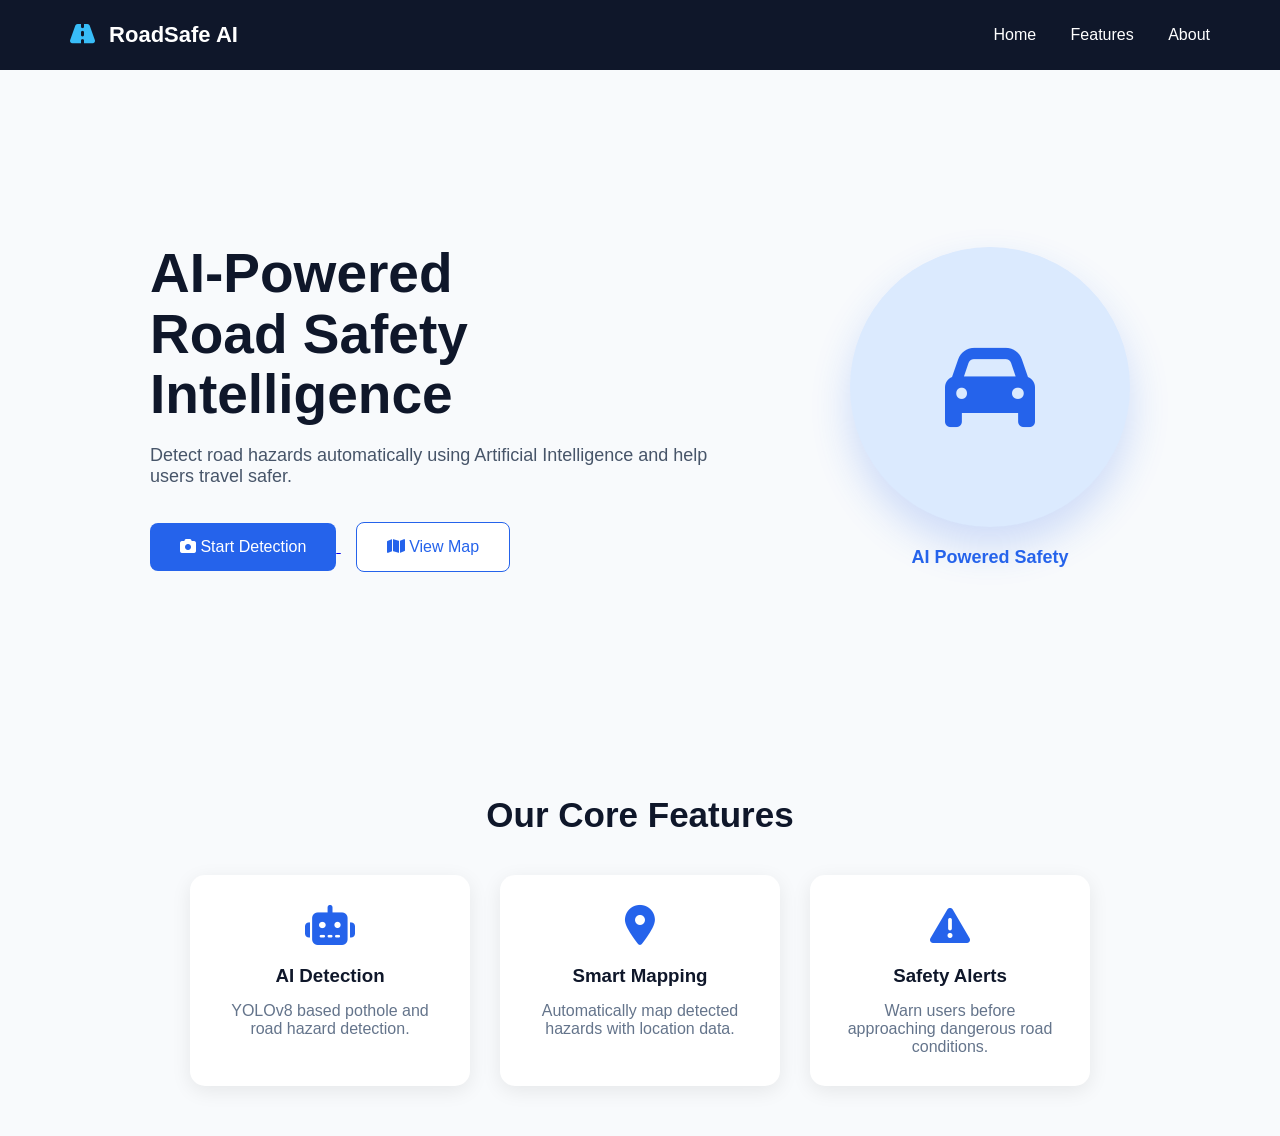
==== Frontend/index.html @ 37f7370c "Frontend Part 1" ====
<!doctype html>
<html lang="en">
  <head>
    <meta charset="UTF-8" />
    <meta name="viewport" content="width=device-width, initial-scale=1.0" />

    <title>RoadSafe AI</title>

    <link rel="stylesheet" href="style.css" />
    <link
      rel="stylesheet"
      href="https://cdnjs.cloudflare.com/ajax/libs/font-awesome/6.5.2/css/all.min.css"
    />
  </head>

  <body>
    <!-- Navbar -->

    <nav>
      <div class="logo"><i class="fa-solid fa-road"></i> RoadSafe AI</div>

      <div class="nav-links">
        <a href="#home">Home</a>
        <a href="#features">Features</a>
        <a href="#about">About</a>
      </div>
    </nav>

    <!-- Hero Section -->

    <section class="hero" id="home">
      <div class="hero-text">
        <h1>
          AI-Powered
          <br />
          Road Safety Intelligence
        </h1>

        <p>
          Detect road hazards automatically using Artificial Intelligence and
          help users travel safer.
        </p>

        <div class="buttons">
          <a href="detection.html">
            <button class="primary">
              <i class="fa-solid fa-camera"></i>
              Start Detection
            </button>
          </a>

          <button class="secondary">
            <i class="fa-solid fa-map"></i>
            View Map
          </button>
        </div>
      </div>

      <div class="hero-image">
        <div class="circle">
          <i class="fa-solid fa-car"></i>
        </div>

        <p class="ai-tag">AI Powered Safety</p>
      </div>
    </section>

    <!-- Features -->

    <section class="features" id="features">
      <h2>Our Core Features</h2>

      <div class="cards">
        <div class="card">
          <i class="fa-solid fa-robot"></i>

          <h3>AI Detection</h3>

          <p>YOLOv8 based pothole and road hazard detection.</p>
        </div>

        <div class="card">
          <i class="fa-solid fa-location-dot"></i>

          <h3>Smart Mapping</h3>

          <p>Automatically map detected hazards with location data.</p>
        </div>

        <div class="card">
          <i class="fa-solid fa-triangle-exclamation"></i>

          <h3>Safety Alerts</h3>

          <p>Warn users before approaching dangerous road conditions.</p>
        </div>
      </div>
    </section>

    <script src="app.js"></script>
  </body>
</html>
---- Frontend/style.css ----
* {
  margin: 0;
  padding: 0;
  box-sizing: border-box;
  font-family: Arial, sans-serif;
}

body {
  background: #f8fafc;
  color: #0f172a;
}

/* Navbar */

nav {
  height: 70px;
  background: #0f172a;

  display: flex;
  justify-content: space-between;
  align-items: center;

  padding: 0 70px;

  color: white;
}

.logo {
  font-size: 22px;
  font-weight: bold;
}

.nav-links a {
  color: white;
  text-decoration: none;
  margin-left: 30px;
}

/* Hero */

.hero {
  min-height: 75vh;

  display: flex;
  justify-content: space-around;
  align-items: center;

  padding: 40px 80px;
}

.hero-text {
  width: 50%;
}

.hero-text h1 {
  font-size: 55px;
  line-height: 1.1;
}

.hero-text p {
  margin-top: 20px;
  font-size: 18px;
  color: #475569;
}

.buttons {
  margin-top: 35px;
}

button {
  padding: 15px 30px;
  border-radius: 8px;
  border: none;
  cursor: pointer;
  font-size: 16px;
}

.primary {
  background: #2563eb;
  color: white;
}

.secondary {
  margin-left: 15px;
  background: white;
  border: 1px solid #2563eb;
  color: #2563eb;
}

.circle i {
  font-size: 90px;

  color: #2563eb;
}

/* Features */

.features {
  padding: 50px 80px;
  text-align: center;
}

.features h2 {
  font-size: 35px;
}

.cards {
  display: flex;
  justify-content: center;
  gap: 30px;

  margin-top: 40px;
}

.card {
  background: white;

  width: 280px;

  padding: 30px;

  border-radius: 15px;

  box-shadow: 0 5px 20px rgba(0, 0, 0, 0.08);
}

.card h3 {
  margin-bottom: 15px;
}

.card p {
  color: #64748b;
}
.card i {
  font-size: 40px;
  color: #2563eb;

  margin-bottom: 20px;
}

.logo i {
  margin-right: 8px;
  color: #38bdf8;
}

.hero-image {
  display: flex;
  flex-direction: column;
  align-items: center;
}

.circle {
  height: 280px;
  width: 280px;

  background: #dbeafe;

  border-radius: 50%;

  display: flex;
  justify-content: center;
  align-items: center;

  box-shadow: 0 20px 40px rgba(37, 99, 235, 0.2);
}

.ai-tag {
  margin-top: 20px;

  font-size: 18px;

  color: #2563eb;

  font-weight: bold;
}

.card {
  transition: 0.3s;
}

.card:hover {
  transform: translateY(-10px);

  box-shadow: 0 15px 30px rgba(0, 0, 0, 0.12);
}

.primary:hover {
  background: #1d4ed8;
}

.secondary:hover {
  background: #eff6ff;
}

.nav-links a:hover {
  color: #38bdf8;
}
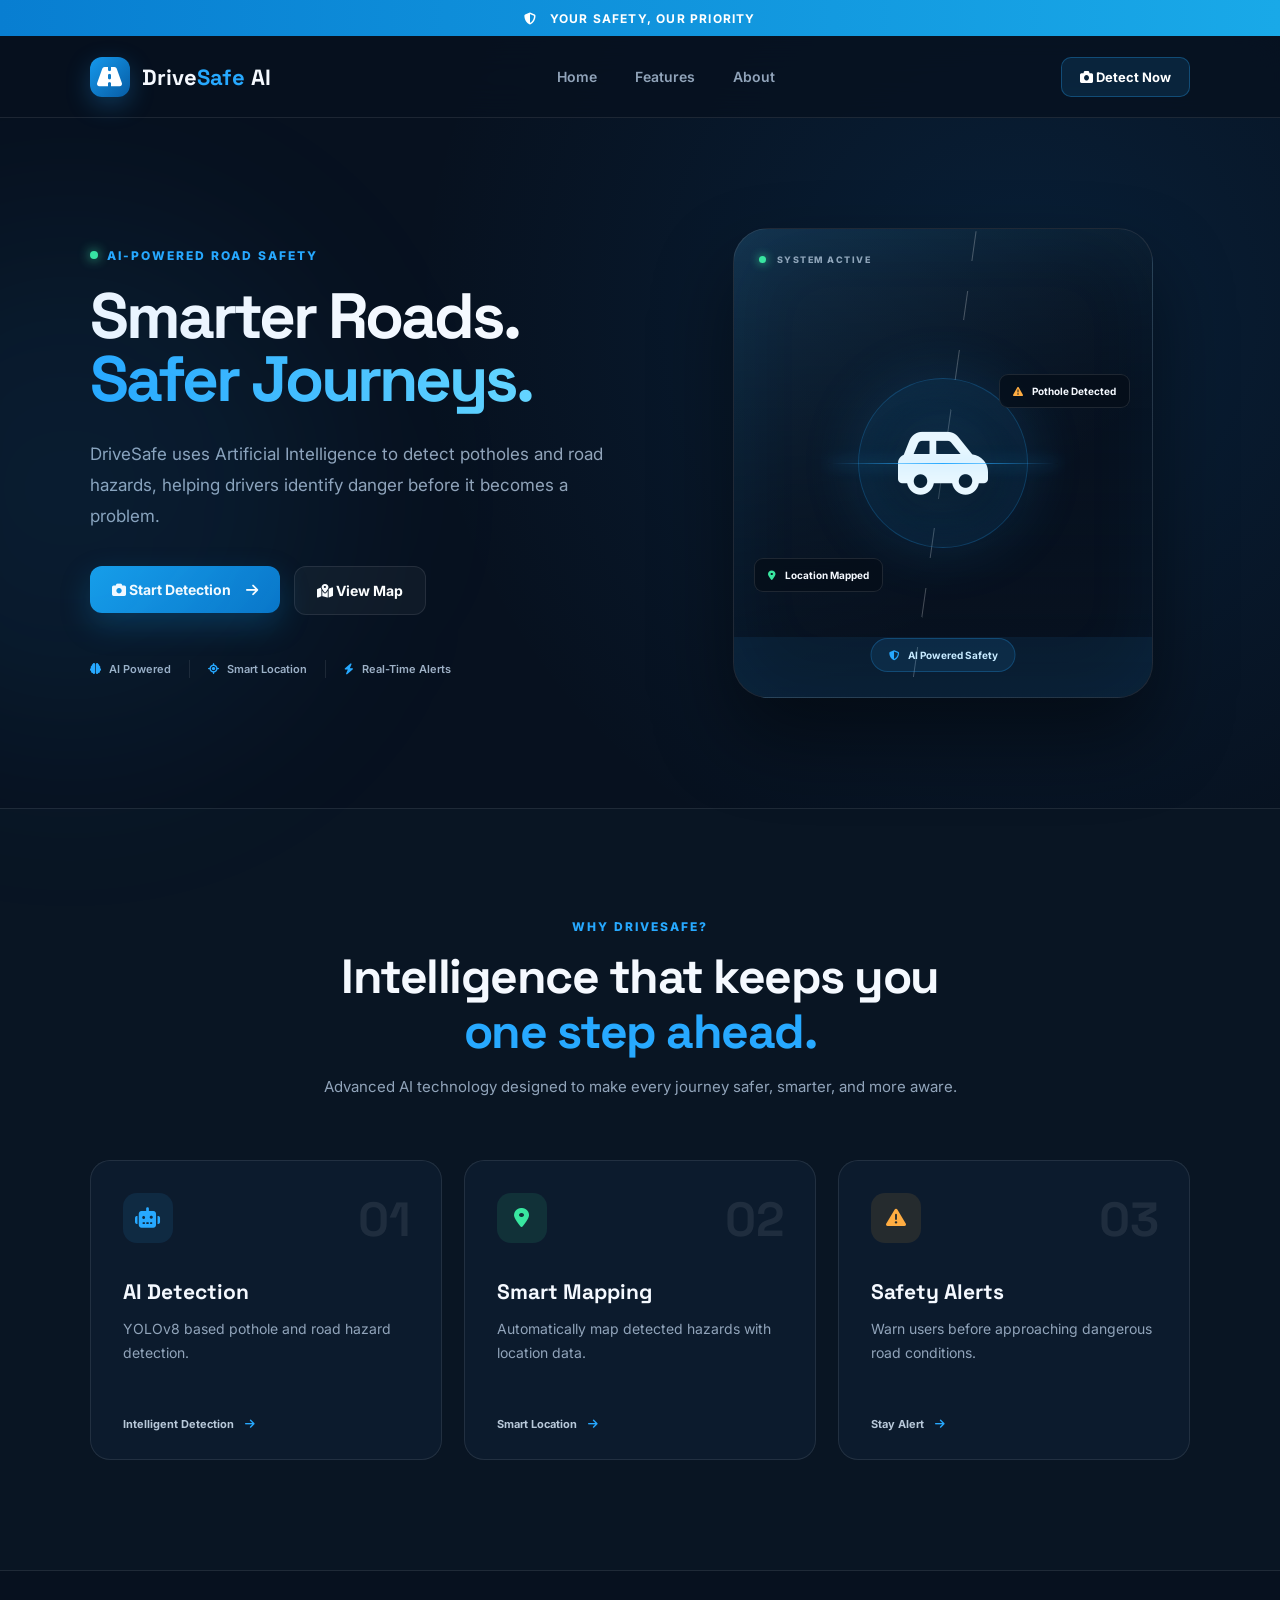
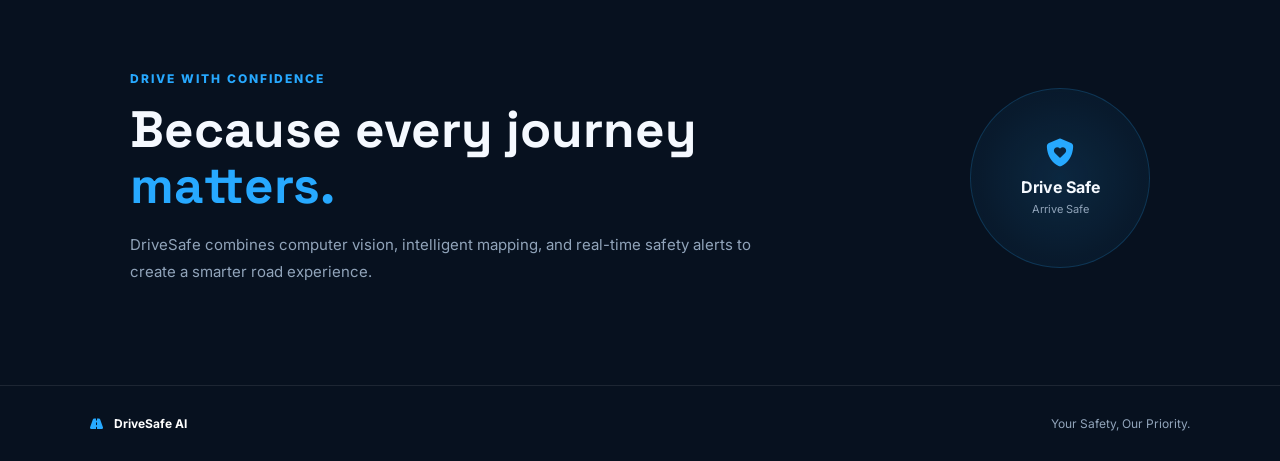
==== commit ee7e8303: "Landing page improved" ====
--- a/Frontend/index.html
+++ b/Frontend/index.html
@@ -4,7 +4,7 @@
     <meta charset="UTF-8" />
     <meta name="viewport" content="width=device-width, initial-scale=1.0" />
 
-    <title>RoadSafe AI</title>
+    <title>DriveSafe AI</title>
 
     <link rel="stylesheet" href="style.css" />
     <link
@@ -14,31 +14,56 @@
   </head>
 
   <body>
+    <!-- Top Safety Tagline -->
+
+    <div class="top-bar">
+      <span>
+        <i class="fa-solid fa-shield-halved"></i>
+        Your Safety, Our Priority
+      </span>
+    </div>
+
     <!-- Navbar -->
 
     <nav>
-      <div class="logo"><i class="fa-solid fa-road"></i> RoadSafe AI</div>
+      <div class="logo">
+        <div class="logo-icon">
+          <i class="fa-solid fa-road"></i>
+        </div>
+        <span>Drive<span>Safe</span> AI</span>
+      </div>
 
       <div class="nav-links">
         <a href="#home">Home</a>
         <a href="#features">Features</a>
         <a href="#about">About</a>
       </div>
+
+      <a href="detection.html" class="nav-action">
+        <i class="fa-solid fa-camera"></i>
+        Detect Now
+      </a>
     </nav>
 
     <!-- Hero Section -->
 
     <section class="hero" id="home">
       <div class="hero-text">
+
+        <div class="eyebrow">
+          <span class="pulse"></span>
+          AI-POWERED ROAD SAFETY
+        </div>
+
         <h1>
-          AI-Powered
+          Smarter Roads.
           <br />
-          Road Safety Intelligence
+          <span>Safer Journeys.</span>
         </h1>
 
         <p>
-          Detect road hazards automatically using Artificial Intelligence and
-          help users travel safer.
+          DriveSafe uses Artificial Intelligence to detect potholes and road
+          hazards, helping drivers identify danger before it becomes a problem.
         </p>
 
         <div class="buttons">
@@ -46,57 +71,188 @@
             <button class="primary">
               <i class="fa-solid fa-camera"></i>
               Start Detection
+              <i class="fa-solid fa-arrow-right arrow"></i>
             </button>
           </a>
 
           <button class="secondary">
-            <i class="fa-solid fa-map"></i>
+            <i class="fa-solid fa-map-location-dot"></i>
             View Map
           </button>
         </div>
-      </div>
+
+        <div class="trust-row">
+          <div class="trust-item">
+            <i class="fa-solid fa-brain"></i>
+            <span>AI Powered</span>
+          </div>
+
+          <div class="divider"></div>
+
+          <div class="trust-item">
+            <i class="fa-solid fa-location-crosshairs"></i>
+            <span>Smart Location</span>
+          </div>
+
+          <div class="divider"></div>
+
+          <div class="trust-item">
+            <i class="fa-solid fa-bolt"></i>
+            <span>Real-Time Alerts</span>
+          </div>
+        </div>
+      </div>
+
+      <!-- Hero Visual -->
 
       <div class="hero-image">
-        <div class="circle">
-          <i class="fa-solid fa-car"></i>
-        </div>
-
-        <p class="ai-tag">AI Powered Safety</p>
+
+        <div class="glow"></div>
+
+        <div class="road-card">
+
+          <div class="status">
+            <span class="status-dot"></span>
+            SYSTEM ACTIVE
+          </div>
+
+          <div class="circle">
+            <i class="fa-solid fa-car-side"></i>
+          </div>
+
+          <div class="scan-line"></div>
+
+          <div class="detection-box box-one">
+            <i class="fa-solid fa-triangle-exclamation"></i>
+            <span>Pothole Detected</span>
+          </div>
+
+          <div class="detection-box box-two">
+            <i class="fa-solid fa-location-dot"></i>
+            <span>Location Mapped</span>
+          </div>
+
+          <div class="ai-tag">
+            <i class="fa-solid fa-shield-halved"></i>
+            AI Powered Safety
+          </div>
+        </div>
       </div>
     </section>
 
     <!-- Features -->
 
     <section class="features" id="features">
-      <h2>Our Core Features</h2>
+
+      <div class="section-heading">
+        <div class="mini-label">WHY DRIVESAFE?</div>
+
+        <h2>
+          Intelligence that keeps you
+          <span>one step ahead.</span>
+        </h2>
+
+        <p>
+          Advanced AI technology designed to make every journey safer,
+          smarter, and more aware.
+        </p>
+      </div>
 
       <div class="cards">
+
         <div class="card">
-          <i class="fa-solid fa-robot"></i>
+          <div class="card-icon blue">
+            <i class="fa-solid fa-robot"></i>
+          </div>
+
+          <div class="card-number">01</div>
 
           <h3>AI Detection</h3>
 
-          <p>YOLOv8 based pothole and road hazard detection.</p>
+          <p>
+            YOLOv8 based pothole and road hazard detection.
+          </p>
+
+          <div class="card-link">
+            Intelligent Detection
+            <i class="fa-solid fa-arrow-right"></i>
+          </div>
         </div>
 
         <div class="card">
-          <i class="fa-solid fa-location-dot"></i>
+          <div class="card-icon green">
+            <i class="fa-solid fa-location-dot"></i>
+          </div>
+
+          <div class="card-number">02</div>
 
           <h3>Smart Mapping</h3>
 
-          <p>Automatically map detected hazards with location data.</p>
+          <p>
+            Automatically map detected hazards with location data.
+          </p>
+
+          <div class="card-link">
+            Smart Location
+            <i class="fa-solid fa-arrow-right"></i>
+          </div>
         </div>
 
         <div class="card">
-          <i class="fa-solid fa-triangle-exclamation"></i>
+          <div class="card-icon orange">
+            <i class="fa-solid fa-triangle-exclamation"></i>
+          </div>
+
+          <div class="card-number">03</div>
 
           <h3>Safety Alerts</h3>
 
-          <p>Warn users before approaching dangerous road conditions.</p>
-        </div>
+          <p>
+            Warn users before approaching dangerous road conditions.
+          </p>
+
+          <div class="card-link">
+            Stay Alert
+            <i class="fa-solid fa-arrow-right"></i>
+          </div>
+        </div>
+
       </div>
     </section>
+
+    <!-- About -->
+
+    <section class="about" id="about">
+      <div class="about-content">
+        <div class="mini-label">DRIVE WITH CONFIDENCE</div>
+
+        <h2>
+          Because every journey
+          <span>matters.</span>
+        </h2>
+
+        <p>
+          DriveSafe combines computer vision, intelligent mapping, and
+          real-time safety alerts to create a smarter road experience.
+        </p>
+      </div>
+
+      <div class="about-badge">
+        <i class="fa-solid fa-shield-heart"></i>
+        <strong>Drive Safe</strong>
+        <span>Arrive Safe</span>
+      </div>
+    </section>
+
+    <footer>
+      <div class="footer-logo">
+        <i class="fa-solid fa-road"></i>
+        DriveSafe AI
+      </div>
+
+      <p>Your Safety, Our Priority.</p>
+    </footer>
 
     <script src="app.js"></script>
   </body>
-</html>
+</html>
--- a/Frontend/style.css
+++ b/Frontend/style.css
@@ -1,197 +1,739 @@
+@import url('https://fonts.googleapis.com/css2?family=Inter:wght@400;500;600;700;800&family=Space+Grotesk:wght@500;600;700&display=swap');
+
+:root {
+  --bg: #07111f;
+  --bg-light: #0b1829;
+  --card: rgba(15, 31, 50, 0.72);
+  --white: #f5f9ff;
+  --muted: #91a4ba;
+  --blue: #27a9ff;
+  --blue-dark: #087ed1;
+  --green: #39e6a0;
+  --orange: #ffad42;
+  --border: rgba(255, 255, 255, 0.09);
+}
+
 * {
   margin: 0;
   padding: 0;
   box-sizing: border-box;
-  font-family: Arial, sans-serif;
+}
+
+html {
+  scroll-behavior: smooth;
 }
 
 body {
-  background: #f8fafc;
-  color: #0f172a;
-}
-
-/* Navbar */
+  font-family: "Inter", sans-serif;
+  background:
+    radial-gradient(circle at 80% 15%, rgba(20, 135, 230, 0.12), transparent 30%),
+    var(--bg);
+  color: var(--white);
+  overflow-x: hidden;
+}
+
+/* TOP BAR */
+
+.top-bar {
+  height: 36px;
+  display: flex;
+  align-items: center;
+  justify-content: center;
+  background: linear-gradient(90deg, #087ed1, #19a9e8);
+  color: white;
+  font-size: 12px;
+  font-weight: 700;
+  letter-spacing: 1.2px;
+  text-transform: uppercase;
+}
+
+.top-bar i {
+  margin-right: 8px;
+}
+
+/* NAVBAR */
 
 nav {
-  height: 70px;
-  background: #0f172a;
-
-  display: flex;
+  height: 82px;
+  padding: 0 7%;
+  display: flex;
+  align-items: center;
   justify-content: space-between;
-  align-items: center;
-
-  padding: 0 70px;
-
+  border-bottom: 1px solid var(--border);
+  background: rgba(7, 17, 31, 0.78);
+  backdrop-filter: blur(18px);
+  position: sticky;
+  top: 0;
+  z-index: 100;
+}
+
+.logo {
+  display: flex;
+  align-items: center;
+  gap: 12px;
+  font-family: "Space Grotesk", sans-serif;
+  font-size: 22px;
+  font-weight: 700;
+}
+
+.logo span span {
+  color: var(--blue);
+}
+
+.logo-icon {
+  width: 40px;
+  height: 40px;
+  display: grid;
+  place-items: center;
+  border-radius: 12px;
   color: white;
-}
-
-.logo {
-  font-size: 22px;
-  font-weight: bold;
+  background: linear-gradient(135deg, #1599ec, #075ca4);
+  box-shadow: 0 8px 25px rgba(39, 169, 255, 0.25);
+}
+
+.nav-links {
+  display: flex;
+  gap: 38px;
 }
 
 .nav-links a {
+  color: var(--muted);
+  text-decoration: none;
+  font-size: 14px;
+  font-weight: 600;
+  transition: 0.25s;
+}
+
+.nav-links a:hover {
   color: white;
+}
+
+.nav-action {
   text-decoration: none;
-  margin-left: 30px;
-}
-
-/* Hero */
+  color: white;
+  background: rgba(39, 169, 255, 0.12);
+  border: 1px solid rgba(39, 169, 255, 0.3);
+  padding: 11px 18px;
+  border-radius: 10px;
+  font-size: 13px;
+  font-weight: 700;
+  transition: 0.25s;
+}
+
+.nav-action:hover {
+  background: var(--blue);
+  transform: translateY(-2px);
+}
+
+/* HERO */
 
 .hero {
-  min-height: 75vh;
-
-  display: flex;
-  justify-content: space-around;
-  align-items: center;
-
-  padding: 40px 80px;
-}
-
-.hero-text {
-  width: 50%;
-}
-
-.hero-text h1 {
-  font-size: 55px;
+  min-height: 690px;
+  padding: 80px 7%;
+  display: grid;
+  grid-template-columns: 1.05fr 0.95fr;
+  align-items: center;
+  gap: 60px;
+  position: relative;
+}
+
+.hero::before {
+  content: "";
+  position: absolute;
+  width: 500px;
+  height: 500px;
+  background: rgba(39, 169, 255, 0.08);
+  filter: blur(100px);
+  border-radius: 50%;
+  left: -180px;
+  top: 120px;
+  pointer-events: none;
+}
+
+.eyebrow,
+.mini-label {
+  color: var(--blue);
+  font-size: 12px;
+  font-weight: 800;
+  letter-spacing: 2px;
+}
+
+.eyebrow {
+  display: flex;
+  align-items: center;
+  gap: 9px;
+  margin-bottom: 22px;
+}
+
+.pulse {
+  width: 8px;
+  height: 8px;
+  background: var(--green);
+  border-radius: 50%;
+  box-shadow: 0 0 12px var(--green);
+}
+
+.hero h1 {
+  font-family: "Space Grotesk", sans-serif;
+  font-size: clamp(48px, 5vw, 76px);
+  line-height: 0.99;
+  letter-spacing: -3px;
+  margin-bottom: 28px;
+}
+
+.hero h1 span {
+  color: transparent;
+  background: linear-gradient(90deg, #27a9ff, #64d5ff);
+  background-clip: text;
+  -webkit-background-clip: text;
+}
+
+.hero-text > p {
+  max-width: 590px;
+  color: var(--muted);
+  font-size: 17px;
+  line-height: 1.8;
+  margin-bottom: 35px;
+}
+
+/* BUTTONS */
+
+.buttons {
+  display: flex;
+  gap: 14px;
+  flex-wrap: wrap;
+}
+
+.buttons a {
+  text-decoration: none;
+}
+
+button {
+  font-family: inherit;
+  cursor: pointer;
+}
+
+.primary,
+.secondary {
+  border-radius: 12px;
+  padding: 15px 22px;
+  font-size: 14px;
+  font-weight: 700;
+  transition: 0.25s;
+}
+
+.primary {
+  color: white;
+  border: none;
+  background: linear-gradient(135deg, #159de9, #0875c7);
+  box-shadow: 0 12px 30px rgba(13, 139, 216, 0.25);
+}
+
+.primary:hover {
+  transform: translateY(-3px);
+  box-shadow: 0 16px 35px rgba(13, 139, 216, 0.4);
+}
+
+.primary .arrow {
+  margin-left: 12px;
+}
+
+.secondary {
+  color: white;
+  background: rgba(255, 255, 255, 0.04);
+  border: 1px solid var(--border);
+}
+
+.secondary:hover {
+  background: rgba(255, 255, 255, 0.09);
+  transform: translateY(-3px);
+}
+
+/* TRUST ROW */
+
+.trust-row {
+  display: flex;
+  align-items: center;
+  gap: 18px;
+  margin-top: 45px;
+}
+
+.trust-item {
+  display: flex;
+  align-items: center;
+  gap: 8px;
+  color: #9fb1c6;
+  font-size: 11px;
+  font-weight: 600;
+}
+
+.trust-item i {
+  color: var(--blue);
+}
+
+.divider {
+  height: 18px;
+  width: 1px;
+  background: var(--border);
+}
+
+/* HERO VISUAL */
+
+.hero-image {
+  display: flex;
+  justify-content: center;
+  position: relative;
+}
+
+.road-card {
+  width: 420px;
+  height: 470px;
+  border-radius: 35px;
+  position: relative;
+  overflow: hidden;
+  display: flex;
+  justify-content: center;
+  align-items: center;
+  background:
+    linear-gradient(rgba(7, 17, 31, 0.25), rgba(7, 17, 31, 0.9)),
+    linear-gradient(135deg, #173b58, #07111f 65%);
+  border: 1px solid rgba(255, 255, 255, 0.1);
+  box-shadow:
+    0 40px 80px rgba(0, 0, 0, 0.45),
+    inset 0 0 80px rgba(39, 169, 255, 0.06);
+}
+
+.road-card::before {
+  content: "";
+  position: absolute;
+  width: 1px;
+  height: 100%;
+  background: repeating-linear-gradient(
+    to bottom,
+    rgba(255,255,255,0.25) 0 30px,
+    transparent 30px 60px
+  );
+  left: 50%;
+  top: 0;
+  transform: rotate(8deg);
+}
+
+.road-card::after {
+  content: "";
+  position: absolute;
+  width: 150%;
+  height: 130px;
+  bottom: -50px;
+  left: -25%;
+  background: rgba(39, 169, 255, 0.08);
+  transform: perspective(200px) rotateX(35deg);
+}
+
+.status {
+  position: absolute;
+  top: 25px;
+  left: 25px;
+  font-size: 9px;
+  letter-spacing: 1.5px;
+  color: #8ea4b9;
+  font-weight: 800;
+}
+
+.status-dot {
+  display: inline-block;
+  width: 7px;
+  height: 7px;
+  margin-right: 7px;
+  border-radius: 50%;
+  background: var(--green);
+  box-shadow: 0 0 10px var(--green);
+}
+
+.circle {
+  width: 170px;
+  height: 170px;
+  display: grid;
+  place-items: center;
+  border-radius: 50%;
+  background: radial-gradient(
+    circle,
+    rgba(39, 169, 255, 0.2),
+    rgba(39, 169, 255, 0.02)
+  );
+  border: 1px solid rgba(39, 169, 255, 0.25);
+  box-shadow:
+    0 0 60px rgba(39, 169, 255, 0.15),
+    inset 0 0 40px rgba(39, 169, 255, 0.08);
+  z-index: 2;
+}
+
+.circle i {
+  font-size: 72px;
+  color: #e8f7ff;
+  filter: drop-shadow(0 10px 20px rgba(0,0,0,0.4));
+}
+
+.scan-line {
+  position: absolute;
+  width: 230px;
+  height: 1px;
+  background: linear-gradient(
+    90deg,
+    transparent,
+    var(--blue),
+    transparent
+  );
+  box-shadow: 0 0 15px var(--blue);
+  animation: scan 3s infinite ease-in-out;
+  z-index: 4;
+}
+
+@keyframes scan {
+  0%, 100% {
+    transform: translateY(-100px);
+  }
+  50% {
+    transform: translateY(100px);
+  }
+}
+
+.detection-box {
+  position: absolute;
+  z-index: 5;
+  display: flex;
+  align-items: center;
+  gap: 9px;
+  padding: 10px 13px;
+  border-radius: 9px;
+  background: rgba(5, 14, 25, 0.8);
+  backdrop-filter: blur(10px);
+  border: 1px solid rgba(255,255,255,0.1);
+  font-size: 10px;
+  font-weight: 700;
+}
+
+.detection-box i {
+  color: var(--orange);
+}
+
+.box-one {
+  top: 145px;
+  right: 22px;
+}
+
+.box-two {
+  bottom: 105px;
+  left: 20px;
+}
+
+.box-two i {
+  color: var(--green);
+}
+
+.ai-tag {
+  position: absolute;
+  bottom: 25px;
+  left: 50%;
+  transform: translateX(-50%);
+  z-index: 10;
+  white-space: nowrap;
+  padding: 10px 17px;
+  border-radius: 30px;
+  background: rgba(39, 169, 255, 0.1);
+  border: 1px solid rgba(39, 169, 255, 0.25);
+  color: #c7eaff;
+  font-size: 10px;
+  font-weight: 700;
+}
+
+.ai-tag i {
+  color: var(--blue);
+  margin-right: 7px;
+}
+
+/* FEATURES */
+
+.features {
+  padding: 110px 7%;
+  background: #091523;
+  border-top: 1px solid var(--border);
+  border-bottom: 1px solid var(--border);
+}
+
+.section-heading {
+  max-width: 680px;
+  margin: 0 auto 60px;
+  text-align: center;
+}
+
+.section-heading h2 {
+  font-family: "Space Grotesk", sans-serif;
+  font-size: clamp(32px, 4vw, 48px);
+  line-height: 1.15;
+  margin: 15px 0;
+  letter-spacing: -1.5px;
+}
+
+.section-heading h2 span {
+  color: var(--blue);
+}
+
+.section-heading p {
+  color: var(--muted);
+  line-height: 1.7;
+  font-size: 15px;
+}
+
+.cards {
+  display: grid;
+  grid-template-columns: repeat(3, 1fr);
+  gap: 22px;
+  max-width: 1150px;
+  margin: auto;
+}
+
+.card {
+  position: relative;
+  padding: 32px;
+  min-height: 300px;
+  border: 1px solid var(--border);
+  border-radius: 20px;
+  background: var(--card);
+  backdrop-filter: blur(15px);
+  overflow: hidden;
+  transition: 0.3s;
+}
+
+.card:hover {
+  transform: translateY(-8px);
+  border-color: rgba(39, 169, 255, 0.3);
+  box-shadow: 0 25px 50px rgba(0,0,0,0.25);
+}
+
+.card-icon {
+  width: 50px;
+  height: 50px;
+  display: grid;
+  place-items: center;
+  border-radius: 14px;
+  font-size: 20px;
+  margin-bottom: 35px;
+}
+
+.blue {
+  color: var(--blue);
+  background: rgba(39, 169, 255, 0.1);
+}
+
+.green {
+  color: var(--green);
+  background: rgba(57, 230, 160, 0.1);
+}
+
+.orange {
+  color: var(--orange);
+  background: rgba(255, 173, 66, 0.1);
+}
+
+.card-number {
+  position: absolute;
+  top: 28px;
+  right: 30px;
+  color: rgba(255,255,255,0.08);
+  font-family: "Space Grotesk", sans-serif;
+  font-size: 48px;
+  font-weight: 700;
+}
+
+.card h3 {
+  font-family: "Space Grotesk", sans-serif;
+  font-size: 21px;
+  margin-bottom: 12px;
+}
+
+.card p {
+  color: var(--muted);
+  font-size: 14px;
+  line-height: 1.7;
+}
+
+.card-link {
+  position: absolute;
+  bottom: 28px;
+  color: #b8c8d9;
+  font-size: 11px;
+  font-weight: 700;
+}
+
+.card-link i {
+  margin-left: 8px;
+  color: var(--blue);
+}
+
+/* ABOUT */
+
+.about {
+  padding: 100px 7%;
+  display: flex;
+  justify-content: space-between;
+  align-items: center;
+  gap: 50px;
+  max-width: 1200px;
+  margin: auto;
+}
+
+.about-content {
+  max-width: 650px;
+}
+
+.about h2 {
+  font-family: "Space Grotesk", sans-serif;
+  font-size: clamp(34px, 4vw, 52px);
   line-height: 1.1;
-}
-
-.hero-text p {
-  margin-top: 20px;
-  font-size: 18px;
-  color: #475569;
-}
-
-.buttons {
-  margin-top: 35px;
-}
-
-button {
-  padding: 15px 30px;
-  border-radius: 8px;
-  border: none;
-  cursor: pointer;
+  margin: 16px 0;
+}
+
+.about h2 span {
+  color: var(--blue);
+}
+
+.about p {
+  color: var(--muted);
+  line-height: 1.8;
+  font-size: 15px;
+}
+
+.about-badge {
+  min-width: 180px;
+  height: 180px;
+  display: flex;
+  flex-direction: column;
+  align-items: center;
+  justify-content: center;
+  border-radius: 50%;
+  background: radial-gradient(
+    circle,
+    rgba(39, 169, 255, 0.15),
+    rgba(39, 169, 255, 0.02)
+  );
+  border: 1px solid rgba(39, 169, 255, 0.2);
+}
+
+.about-badge i {
+  color: var(--blue);
+  font-size: 28px;
+  margin-bottom: 10px;
+}
+
+.about-badge strong {
   font-size: 16px;
 }
 
-.primary {
-  background: #2563eb;
+.about-badge span {
+  color: var(--muted);
+  font-size: 11px;
+  margin-top: 5px;
+}
+
+/* FOOTER */
+
+footer {
+  padding: 30px 7%;
+  border-top: 1px solid var(--border);
+  display: flex;
+  justify-content: space-between;
+  align-items: center;
+  color: var(--muted);
+  font-size: 12px;
+}
+
+.footer-logo {
   color: white;
-}
-
-.secondary {
-  margin-left: 15px;
-  background: white;
-  border: 1px solid #2563eb;
-  color: #2563eb;
-}
-
-.circle i {
-  font-size: 90px;
-
-  color: #2563eb;
-}
-
-/* Features */
-
-.features {
-  padding: 50px 80px;
-  text-align: center;
-}
-
-.features h2 {
-  font-size: 35px;
-}
-
-.cards {
-  display: flex;
-  justify-content: center;
-  gap: 30px;
-
-  margin-top: 40px;
-}
-
-.card {
-  background: white;
-
-  width: 280px;
-
-  padding: 30px;
-
-  border-radius: 15px;
-
-  box-shadow: 0 5px 20px rgba(0, 0, 0, 0.08);
-}
-
-.card h3 {
-  margin-bottom: 15px;
-}
-
-.card p {
-  color: #64748b;
-}
-.card i {
-  font-size: 40px;
-  color: #2563eb;
-
-  margin-bottom: 20px;
-}
-
-.logo i {
-  margin-right: 8px;
-  color: #38bdf8;
-}
-
-.hero-image {
-  display: flex;
-  flex-direction: column;
-  align-items: center;
-}
-
-.circle {
-  height: 280px;
-  width: 280px;
-
-  background: #dbeafe;
-
-  border-radius: 50%;
-
-  display: flex;
-  justify-content: center;
-  align-items: center;
-
-  box-shadow: 0 20px 40px rgba(37, 99, 235, 0.2);
-}
-
-.ai-tag {
-  margin-top: 20px;
-
-  font-size: 18px;
-
-  color: #2563eb;
-
-  font-weight: bold;
-}
-
-.card {
-  transition: 0.3s;
-}
-
-.card:hover {
-  transform: translateY(-10px);
-
-  box-shadow: 0 15px 30px rgba(0, 0, 0, 0.12);
-}
-
-.primary:hover {
-  background: #1d4ed8;
-}
-
-.secondary:hover {
-  background: #eff6ff;
-}
-
-.nav-links a:hover {
-  color: #38bdf8;
-}
+  font-weight: 700;
+}
+
+.footer-logo i {
+  color: var(--blue);
+  margin-right: 7px;
+}
+
+/* RESPONSIVE */
+
+@media (max-width: 900px) {
+  nav {
+    padding: 0 5%;
+  }
+
+  .nav-links {
+    display: none;
+  }
+
+  .hero {
+    grid-template-columns: 1fr;
+    padding: 70px 6%;
+    text-align: center;
+  }
+
+  .eyebrow,
+  .trust-row {
+    justify-content: center;
+  }
+
+  .hero-text > p {
+    margin-left: auto;
+    margin-right: auto;
+  }
+
+  .buttons {
+    justify-content: center;
+  }
+
+  .cards {
+    grid-template-columns: 1fr;
+    max-width: 500px;
+  }
+
+  .about {
+    flex-direction: column;
+    text-align: center;
+  }
+}
+
+@media (max-width: 550px) {
+  .top-bar {
+    font-size: 10px;
+  }
+
+  .nav-action {
+    display: none;
+  }
+
+  .hero h1 {
+    font-size: 48px;
+    letter-spacing: -2px;
+  }
+
+  .road-card {
+    width: 100%;
+    max-width: 360px;
+    height: 410px;
+  }
+
+  .trust-row {
+    flex-wrap: wrap;
+    gap: 12px;
+  }
+
+  .divider {
+    display: none;
+  }
+
+  .features {
+    padding: 80px 6%;
+  }
+
+  footer {
+    flex-direction: column;
+    gap: 10px;
+  }
+}
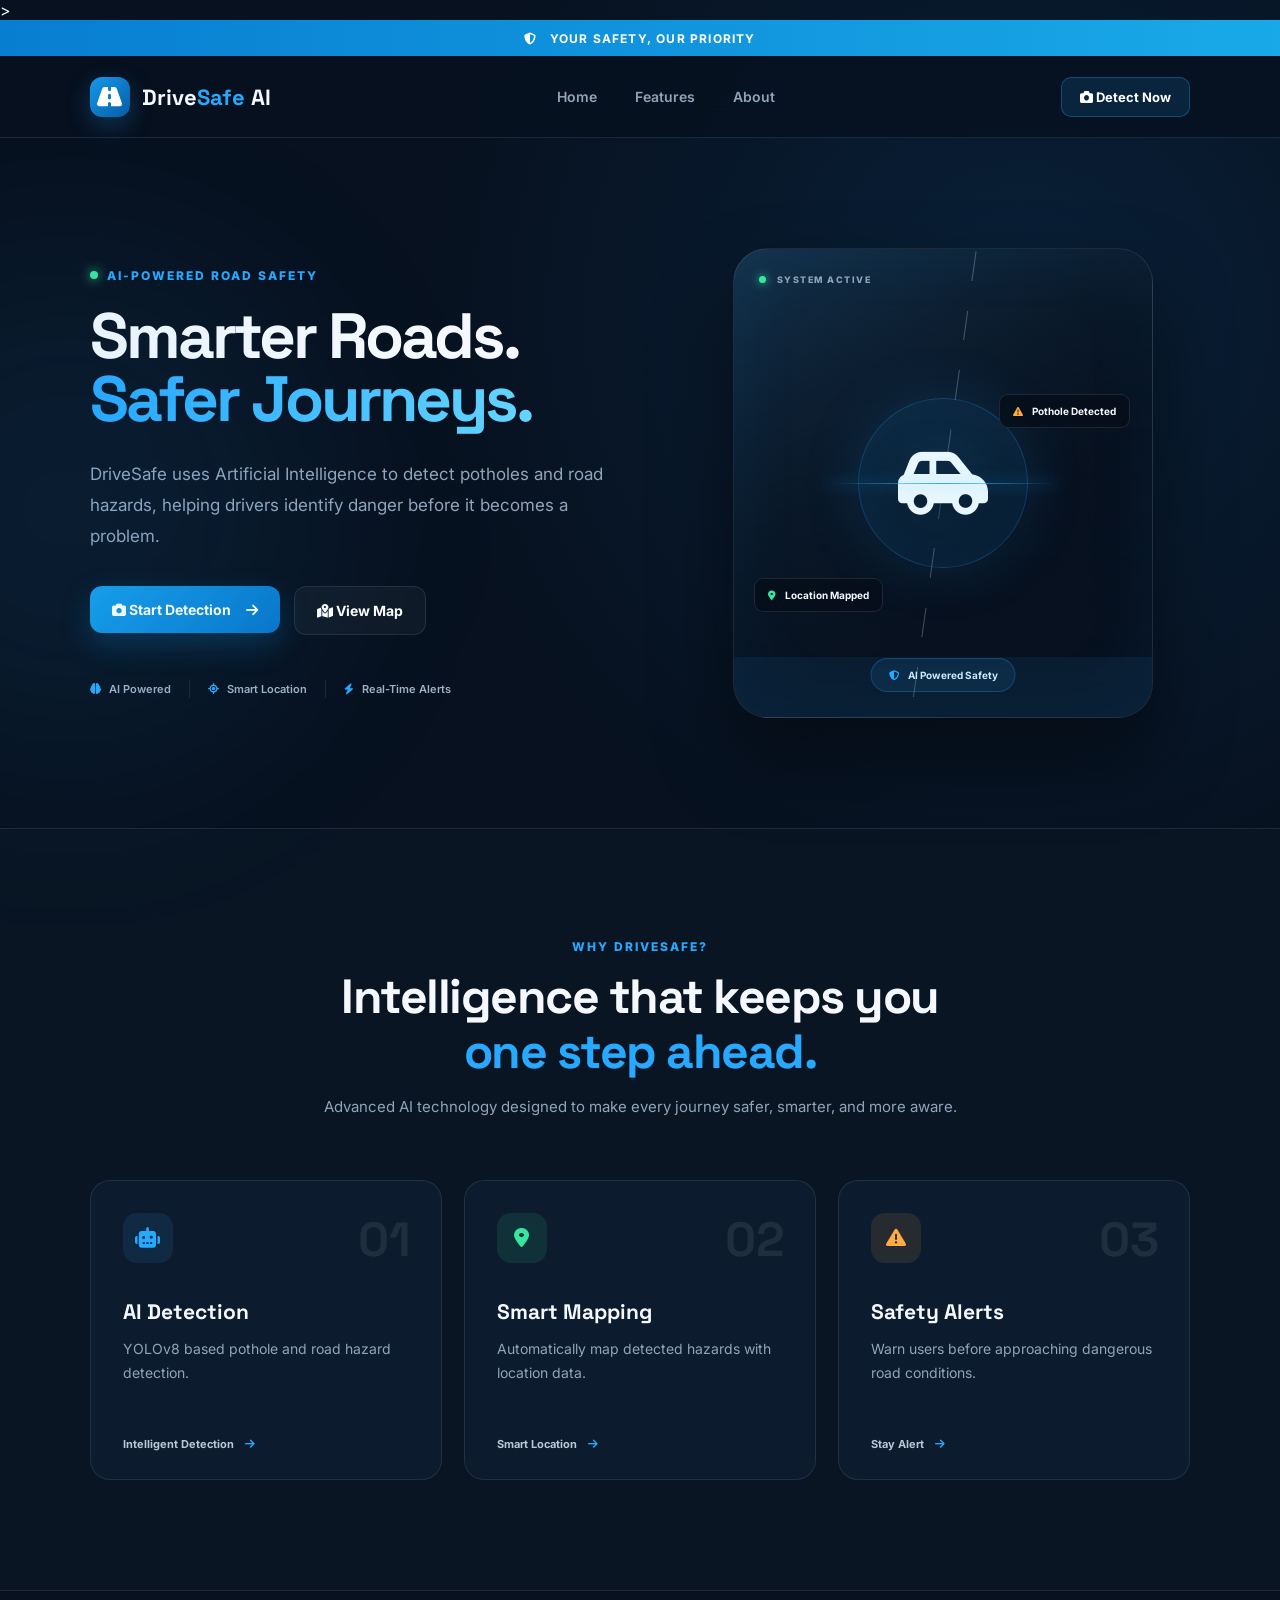
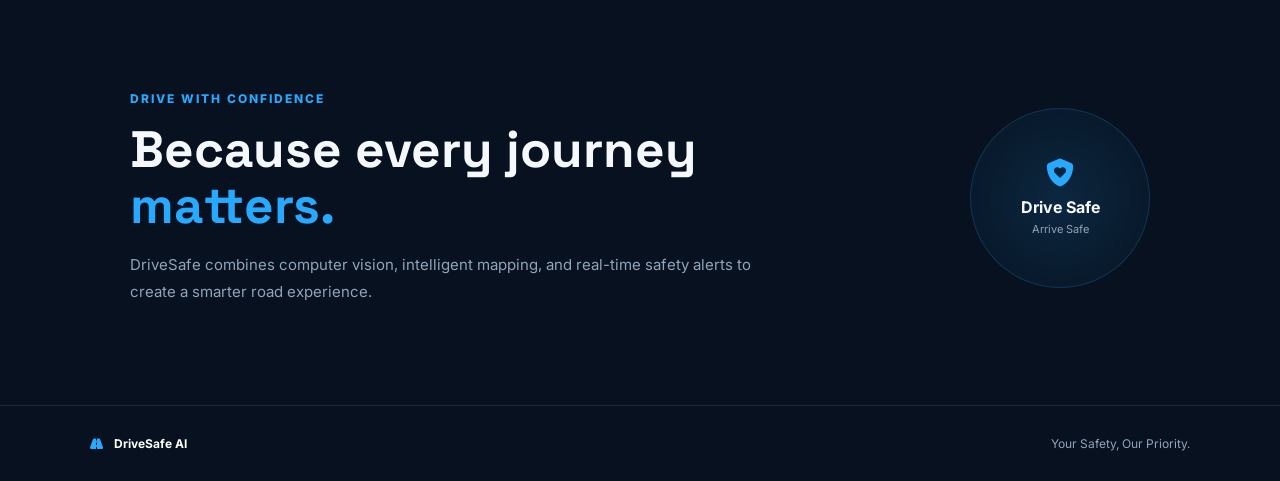
==== commit 56391d71: "Map Dashboard added" ====
--- a/Frontend/index.html
+++ b/Frontend/index.html
@@ -2,7 +2,7 @@
 <html lang="en">
   <head>
     <meta charset="UTF-8" />
-    <meta name="viewport" content="width=device-width, initial-scale=1.0" />
+    <meta name="viewport" content="width=device-width, initial-scale=1.0" />>
 
     <title>DriveSafe AI</title>
 
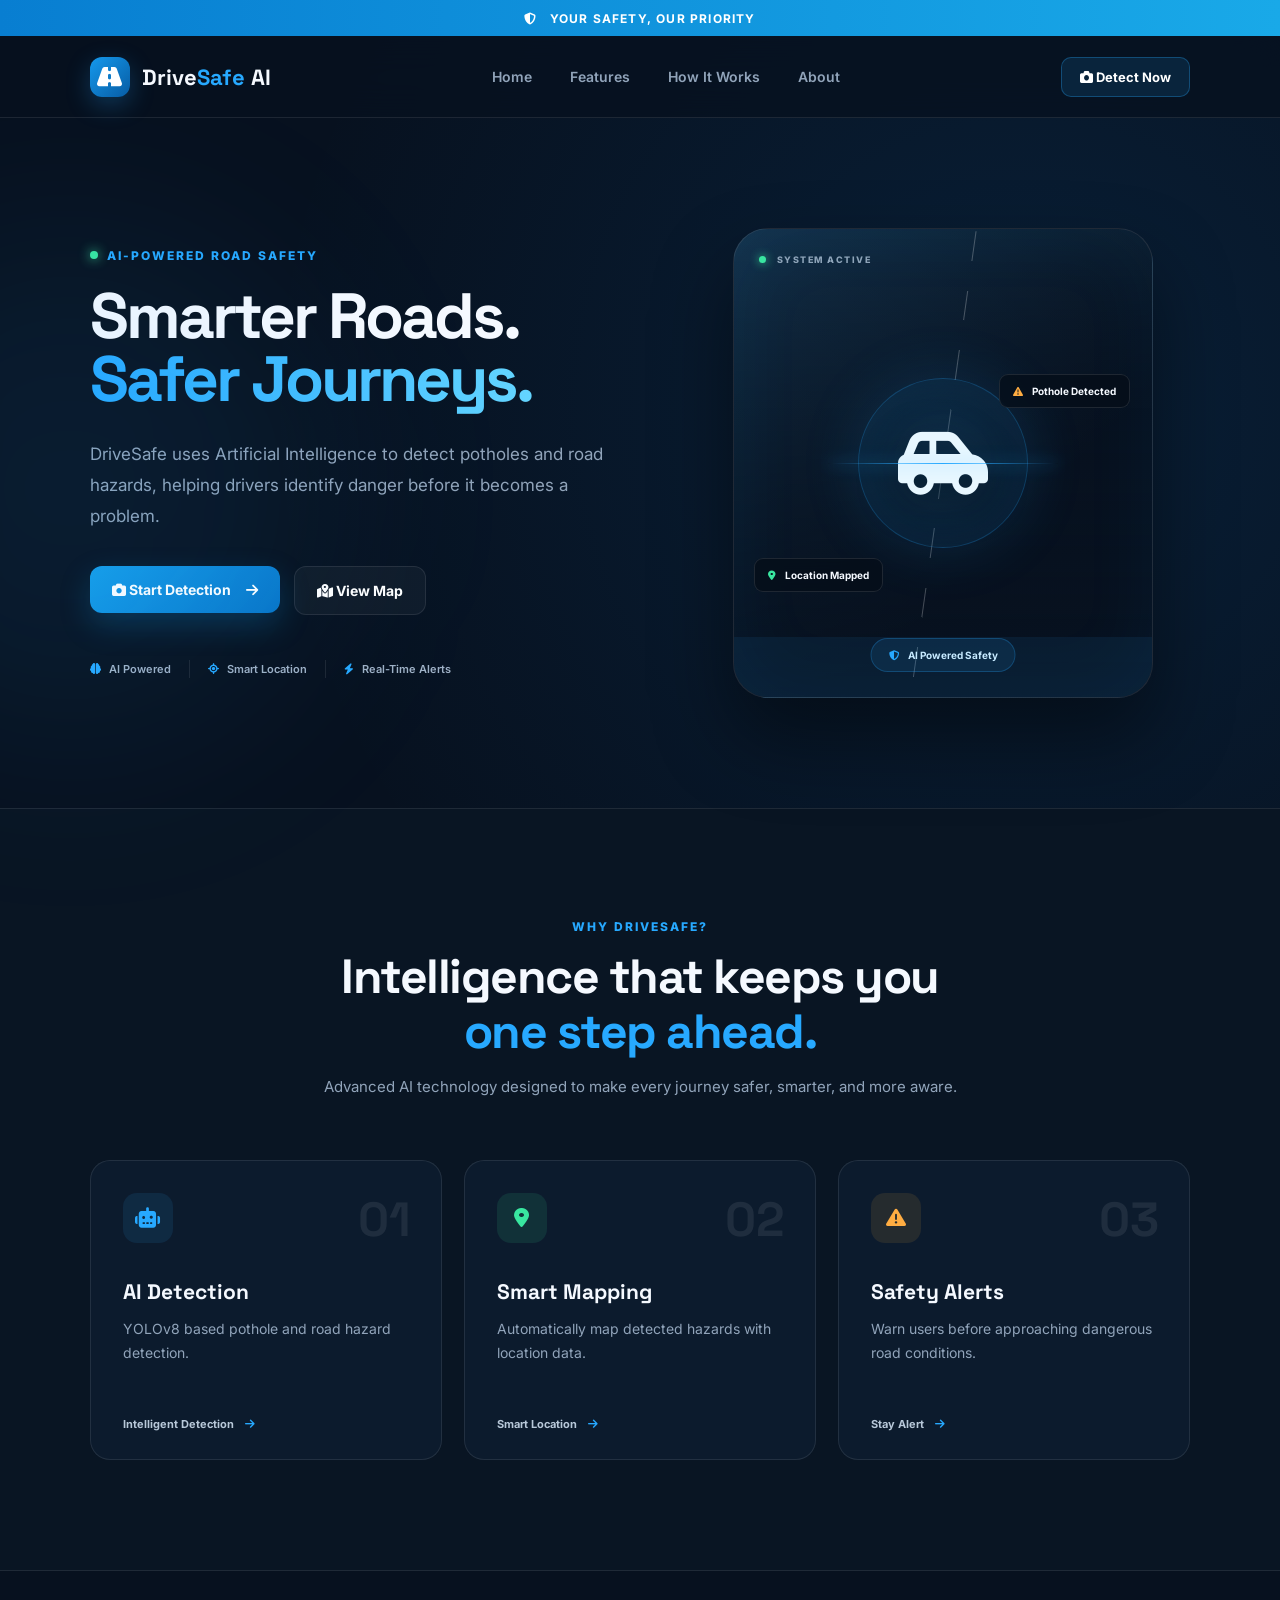
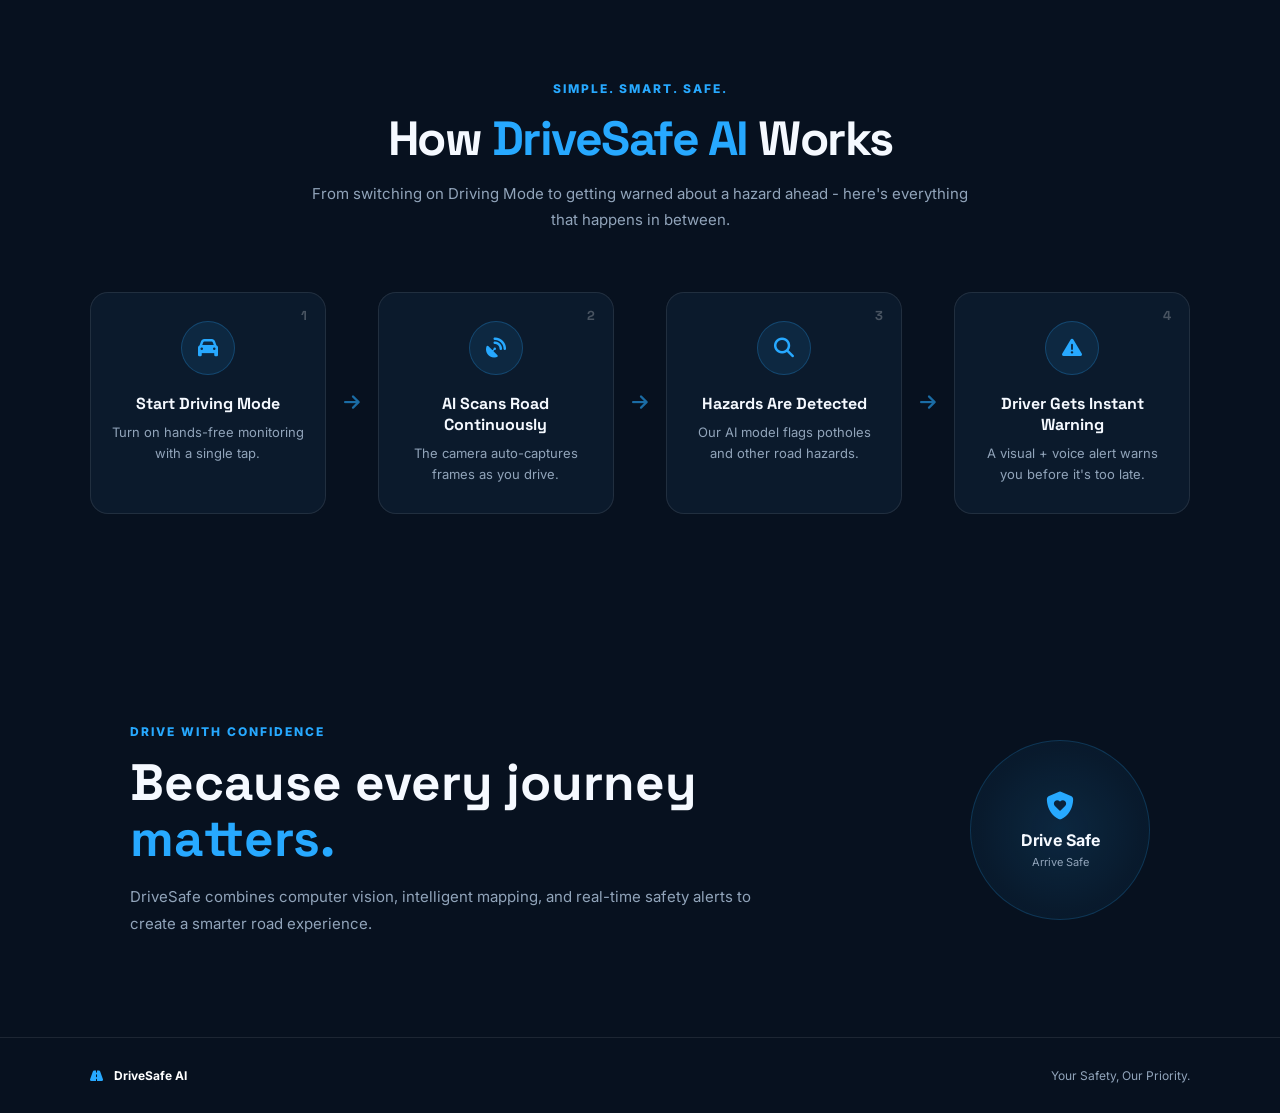
==== commit efbc90c8: "Enhanced detection system and added driving mode" ====
--- a/Frontend/index.html
+++ b/Frontend/index.html
@@ -2,7 +2,7 @@
 <html lang="en">
   <head>
     <meta charset="UTF-8" />
-    <meta name="viewport" content="width=device-width, initial-scale=1.0" />>
+    <meta name="viewport" content="width=device-width, initial-scale=1.0" />
 
     <title>DriveSafe AI</title>
 
@@ -36,6 +36,7 @@
       <div class="nav-links">
         <a href="#home">Home</a>
         <a href="#features">Features</a>
+        <a href="#how-it-works">How It Works</a>
         <a href="#about">About</a>
       </div>
 
@@ -220,6 +221,74 @@
       </div>
     </section>
 
+    <!-- How It Works -->
+
+    <section class="how-it-works" id="how-it-works">
+
+      <div class="section-heading">
+        <div class="mini-label">SIMPLE. SMART. SAFE.</div>
+
+        <h2>How <span>DriveSafe AI</span> Works</h2>
+
+        <p>
+          From switching on Driving Mode to getting warned about a hazard
+          ahead - here's everything that happens in between.
+        </p>
+      </div>
+
+      <div class="steps-flow">
+
+        <div class="step-card">
+          <div class="step-number">1</div>
+          <div class="step-icon">
+            <i class="fa-solid fa-car"></i>
+          </div>
+          <h3>Start Driving Mode</h3>
+          <p>Turn on hands-free monitoring with a single tap.</p>
+        </div>
+
+        <div class="step-arrow">
+          <i class="fa-solid fa-arrow-right"></i>
+        </div>
+
+        <div class="step-card">
+          <div class="step-number">2</div>
+          <div class="step-icon">
+            <i class="fa-solid fa-satellite-dish"></i>
+          </div>
+          <h3>AI Scans Road Continuously</h3>
+          <p>The camera auto-captures frames as you drive.</p>
+        </div>
+
+        <div class="step-arrow">
+          <i class="fa-solid fa-arrow-right"></i>
+        </div>
+
+        <div class="step-card">
+          <div class="step-number">3</div>
+          <div class="step-icon">
+            <i class="fa-solid fa-magnifying-glass"></i>
+          </div>
+          <h3>Hazards Are Detected</h3>
+          <p>Our AI model flags potholes and other road hazards.</p>
+        </div>
+
+        <div class="step-arrow">
+          <i class="fa-solid fa-arrow-right"></i>
+        </div>
+
+        <div class="step-card">
+          <div class="step-number">4</div>
+          <div class="step-icon">
+            <i class="fa-solid fa-triangle-exclamation"></i>
+          </div>
+          <h3>Driver Gets Instant Warning</h3>
+          <p>A visual + voice alert warns you before it's too late.</p>
+        </div>
+
+      </div>
+    </section>
+
     <!-- About -->
 
     <section class="about" id="about">
--- a/Frontend/style.css
+++ b/Frontend/style.css
@@ -570,6 +570,86 @@
   color: var(--blue);
 }
 
+/* HOW IT WORKS */
+
+.how-it-works {
+  padding: 110px 7%;
+  position: relative;
+}
+
+.steps-flow {
+  display: flex;
+  align-items: stretch;
+  justify-content: center;
+  flex-wrap: wrap;
+  gap: 18px;
+  max-width: 1200px;
+  margin: auto;
+}
+
+.step-card {
+  position: relative;
+  flex: 1 1 220px;
+  max-width: 250px;
+  padding: 28px 20px;
+  text-align: center;
+  border: 1px solid var(--border);
+  border-radius: 18px;
+  background: var(--card);
+  backdrop-filter: blur(15px);
+  transition: 0.3s;
+}
+
+.step-card:hover {
+  transform: translateY(-6px);
+  border-color: rgba(39, 169, 255, 0.3);
+  box-shadow: 0 20px 40px rgba(0, 0, 0, 0.25);
+}
+
+.step-number {
+  position: absolute;
+  top: 14px;
+  right: 18px;
+  font-family: "Space Grotesk", sans-serif;
+  font-size: 13px;
+  font-weight: 800;
+  color: rgba(255, 255, 255, 0.25);
+}
+
+.step-icon {
+  width: 54px;
+  height: 54px;
+  margin: 0 auto 18px;
+  display: grid;
+  place-items: center;
+  border-radius: 50%;
+  font-size: 20px;
+  color: var(--blue);
+  background: rgba(39, 169, 255, 0.1);
+  border: 1px solid rgba(39, 169, 255, 0.25);
+}
+
+.step-card h3 {
+  font-family: "Space Grotesk", sans-serif;
+  font-size: 16px;
+  margin-bottom: 8px;
+}
+
+.step-card p {
+  color: var(--muted);
+  font-size: 13px;
+  line-height: 1.6;
+}
+
+.step-arrow {
+  display: flex;
+  align-items: center;
+  justify-content: center;
+  color: var(--blue);
+  font-size: 18px;
+  opacity: 0.6;
+}
+
 /* ABOUT */
 
 .about {
@@ -697,6 +777,20 @@
     flex-direction: column;
     text-align: center;
   }
+
+  .steps-flow {
+    flex-direction: column;
+    align-items: center;
+  }
+
+  .step-card {
+    max-width: 320px;
+    width: 100%;
+  }
+
+  .step-arrow {
+    transform: rotate(90deg);
+  }
 }
 
 @media (max-width: 550px) {
@@ -728,7 +822,8 @@
     display: none;
   }
 
-  .features {
+  .features,
+  .how-it-works {
     padding: 80px 6%;
   }
 
